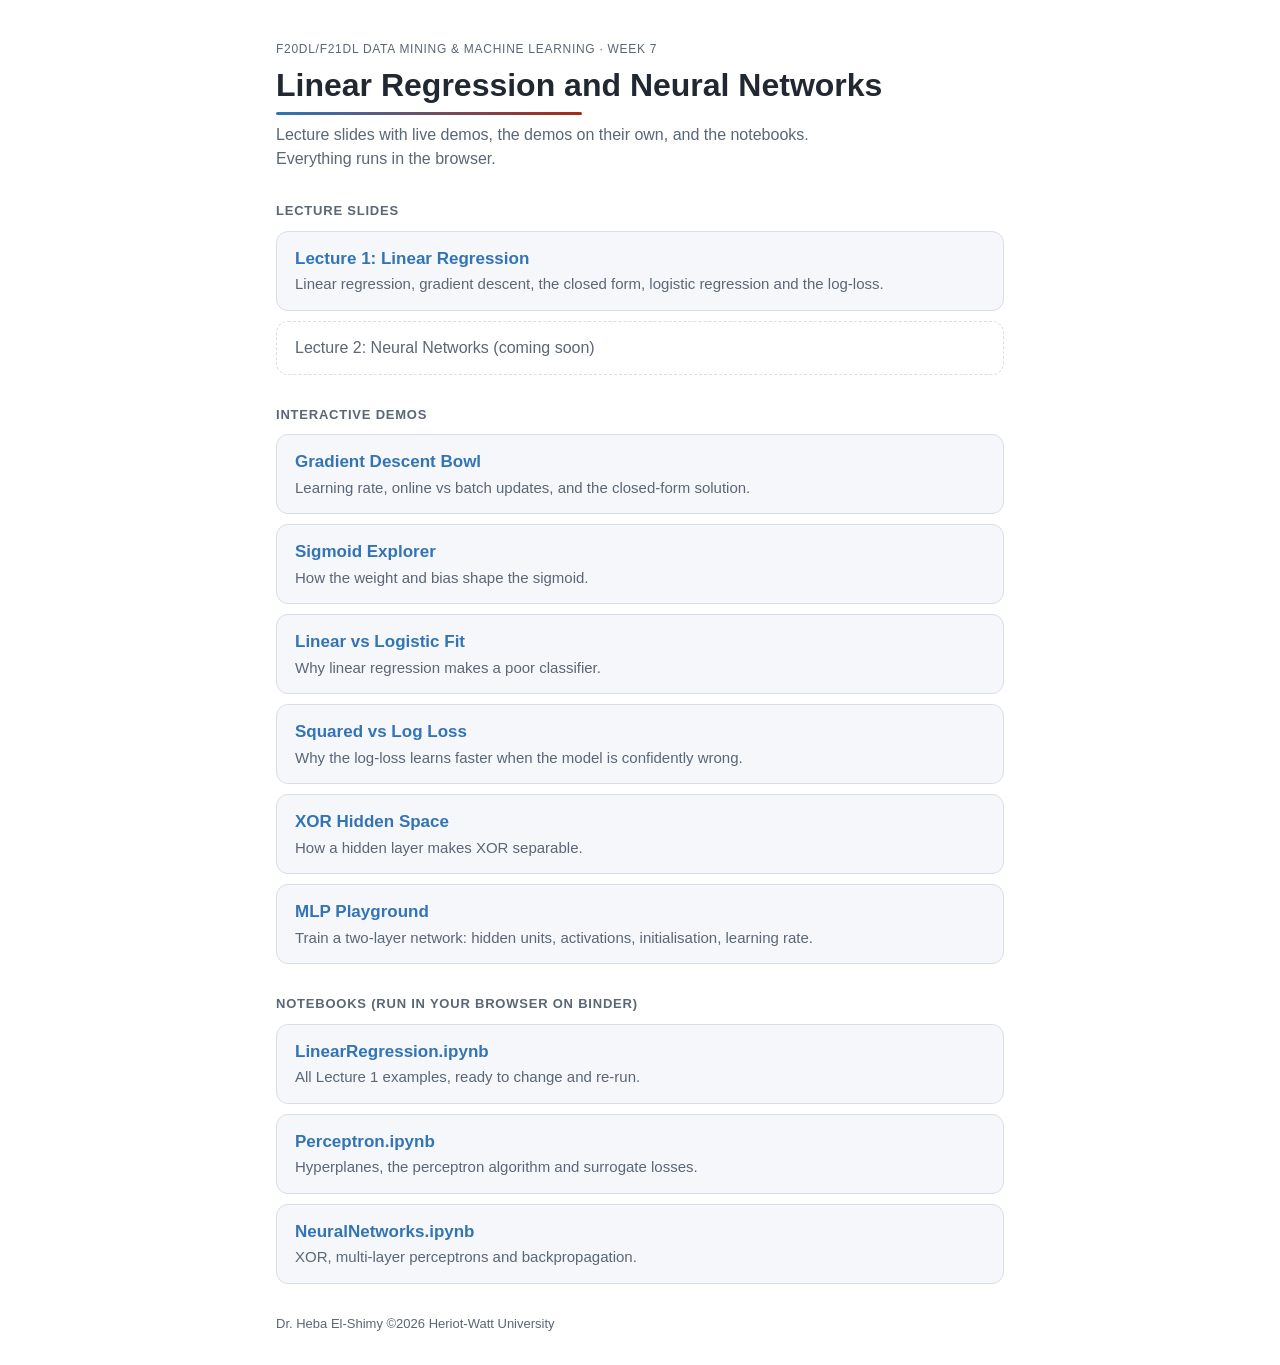
==== index.html @ 18703112 "Add Lecture 1 web slide deck (work in progress) - slides/linear-regression.html: the Linear Regressi" ====
<!doctype html>
<html lang="en">
<head>
<meta charset="utf-8">
<meta name="viewport" content="width=device-width, initial-scale=1, viewport-fit=cover">
<title>Week 7 Materials</title>
<style>
  /* One narrow column: lectures first, then demos, then notebooks. Same palette as the slides. */
  :root {
    --bg: #ffffff; --panel: #f5f7fa; --fg: #222831; --muted: #5b6676; --line: #d9dee6;
    --blue: #3274B5; --red: #A62B17;
    --font-ui: -apple-system, BlinkMacSystemFont, "Segoe UI", Roboto, "Helvetica Neue", Arial, sans-serif;
  }
  @media (prefers-color-scheme: dark) { :root:not([data-theme="light"]) {
    --bg: #12161c; --panel: #1a2029; --fg: #e6eaf0; --muted: #9aa5b4; --line: #2c3440; --blue: #6fa8e0; --red: #e07a62; color-scheme: dark } }
  :root[data-theme="dark"] {
    --bg: #12161c; --panel: #1a2029; --fg: #e6eaf0; --muted: #9aa5b4; --line: #2c3440; --blue: #6fa8e0; --red: #e07a62; color-scheme: dark }
  * { box-sizing: border-box; }
  body { margin: 0; background: var(--bg); color: var(--fg); font-family: var(--font-ui); font-size: 16px; line-height: 1.5; }
  .wrap {
    max-width: 760px; margin: 0 auto; display: grid; gap: 30px;
    padding-block: 40px 32px;
    padding-left: max(16px, env(safe-area-inset-left, 0px));
    padding-right: max(16px, env(safe-area-inset-right, 0px));
  }
  header { display: grid; gap: 8px; }
  .eyebrow { font-size: 12px; letter-spacing: .06em; text-transform: uppercase; color: var(--muted); }
  h1 { margin: 0; font-size: 32px; line-height: 1.2; text-wrap: balance; }
  .rule { height: 3px; width: 42%; border-radius: 2px; background: linear-gradient(to right, var(--blue), var(--red)); }
  header p { margin: 0; color: var(--muted); max-width: 62ch; }
  h2 { margin: 0 0 10px; font-size: 13px; letter-spacing: .06em; text-transform: uppercase; color: var(--muted); }
  ul { list-style: none; margin: 0; padding: 0; display: grid; gap: 10px; }
  a.item {
    display: grid; gap: 2px; padding: 14px 18px; border: 1px solid var(--line); border-radius: 12px; background: var(--panel);
    color: inherit; text-decoration: none;
  }
  a.item:hover { border-color: var(--blue); }
  a.item:focus-visible { outline: 2px solid var(--blue); outline-offset: 2px; }
  .name { font-weight: 650; color: var(--blue); font-size: 17px; }
  .what { color: var(--muted); font-size: 15px; }
  .soon { padding: 14px 18px; border: 1px dashed var(--line); border-radius: 12px; color: var(--muted); }
  footer { font-size: 13px; color: var(--muted); }
</style>
</head>
<body>
<div class="wrap">
  <header>
    <span class="eyebrow">F20DL/F21DL Data Mining &amp; Machine Learning · Week 7</span>
    <h1>Linear Regression and Neural Networks</h1>
    <div class="rule" aria-hidden="true"></div>
    <p>Lecture slides with live demos, the demos on their own, and the notebooks. Everything runs in the browser.</p>
  </header>

  <section>
    <h2>Lecture slides</h2>
    <ul>
      <li><a class="item" href="slides/linear-regression.html"><span class="name">Lecture 1: Linear Regression</span><span class="what">Linear regression, gradient descent, the closed form, logistic regression and the log-loss.</span></a></li>
      <li><div class="soon">Lecture 2: Neural Networks (coming soon)</div></li>
    </ul>
  </section>

  <section>
    <h2>Interactive demos</h2>
    <ul>
      <li><a class="item" href="demos/gd-loss-bowl.html"><span class="name">Gradient Descent Bowl</span><span class="what">Learning rate, online vs batch updates, and the closed-form solution.</span></a></li>
      <li><a class="item" href="demos/sigmoid-explorer.html"><span class="name">Sigmoid Explorer</span><span class="what">How the weight and bias shape the sigmoid.</span></a></li>
      <li><a class="item" href="demos/linear-vs-logistic.html"><span class="name">Linear vs Logistic Fit</span><span class="what">Why linear regression makes a poor classifier.</span></a></li>
      <li><a class="item" href="demos/sigmoid-losses.html"><span class="name">Squared vs Log Loss</span><span class="what">Why the log-loss learns faster when the model is confidently wrong.</span></a></li>
      <li><a class="item" href="demos/xor-hidden-layer.html"><span class="name">XOR Hidden Space</span><span class="what">How a hidden layer makes XOR separable.</span></a></li>
      <li><a class="item" href="demos/mlp-playground.html"><span class="name">MLP Playground</span><span class="what">Train a two-layer network: hidden units, activations, initialisation, learning rate.</span></a></li>
    </ul>
  </section>

  <section>
    <h2>Notebooks (run in your browser on Binder)</h2>
    <ul>
      <li><a class="item" href="https://mybinder.org/v2/gh/HebaNAS/D2xDL-Week7/HEAD?urlpath=%2Fdoc%2Ftree%2FLinearRegression.ipynb"><span class="name">LinearRegression.ipynb</span><span class="what">All Lecture 1 examples, ready to change and re-run.</span></a></li>
      <li><a class="item" href="https://mybinder.org/v2/gh/HebaNAS/D2xDL-Week7/HEAD?urlpath=%2Fdoc%2Ftree%2FPerceptron.ipynb"><span class="name">Perceptron.ipynb</span><span class="what">Hyperplanes, the perceptron algorithm and surrogate losses.</span></a></li>
      <li><a class="item" href="https://mybinder.org/v2/gh/HebaNAS/D2xDL-Week7/HEAD?urlpath=%2Fdoc%2Ftree%2FNeuralNetworks.ipynb"><span class="name">NeuralNetworks.ipynb</span><span class="what">XOR, multi-layer perceptrons and backpropagation.</span></a></li>
    </ul>
  </section>

  <footer>Dr. Heba El-Shimy ©2026 Heriot-Watt University</footer>
</div>
</body>
</html>
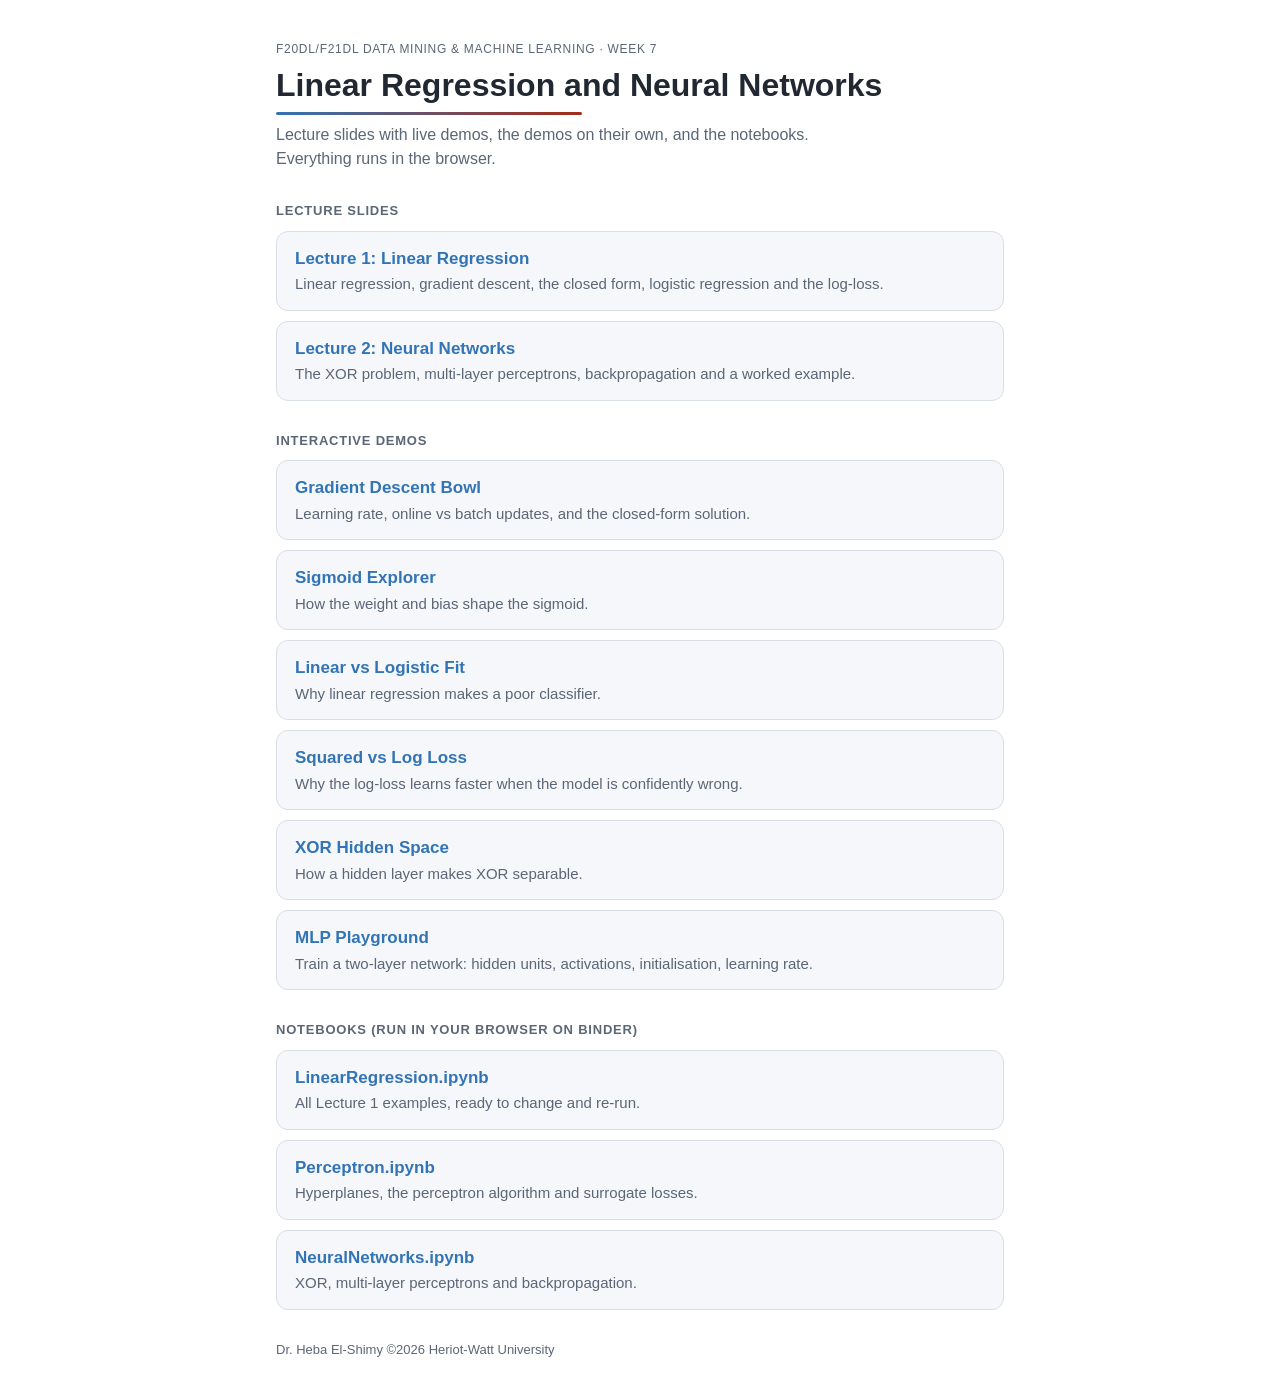
==== commit 7e099987: "Add Lecture 2 (Neural Networks) deck and derivation aids in both decks - slides/neural-networks.html" ====
--- a/index.html
+++ b/index.html
@@ -38,7 +38,6 @@
   a.item:focus-visible { outline: 2px solid var(--blue); outline-offset: 2px; }
   .name { font-weight: 650; color: var(--blue); font-size: 17px; }
   .what { color: var(--muted); font-size: 15px; }
-  .soon { padding: 14px 18px; border: 1px dashed var(--line); border-radius: 12px; color: var(--muted); }
   footer { font-size: 13px; color: var(--muted); }
 </style>
 </head>
@@ -55,7 +54,7 @@
     <h2>Lecture slides</h2>
     <ul>
       <li><a class="item" href="slides/linear-regression.html"><span class="name">Lecture 1: Linear Regression</span><span class="what">Linear regression, gradient descent, the closed form, logistic regression and the log-loss.</span></a></li>
-      <li><div class="soon">Lecture 2: Neural Networks (coming soon)</div></li>
+      <li><a class="item" href="slides/neural-networks.html"><span class="name">Lecture 2: Neural Networks</span><span class="what">The XOR problem, multi-layer perceptrons, backpropagation and a worked example.</span></a></li>
     </ul>
   </section>
 
